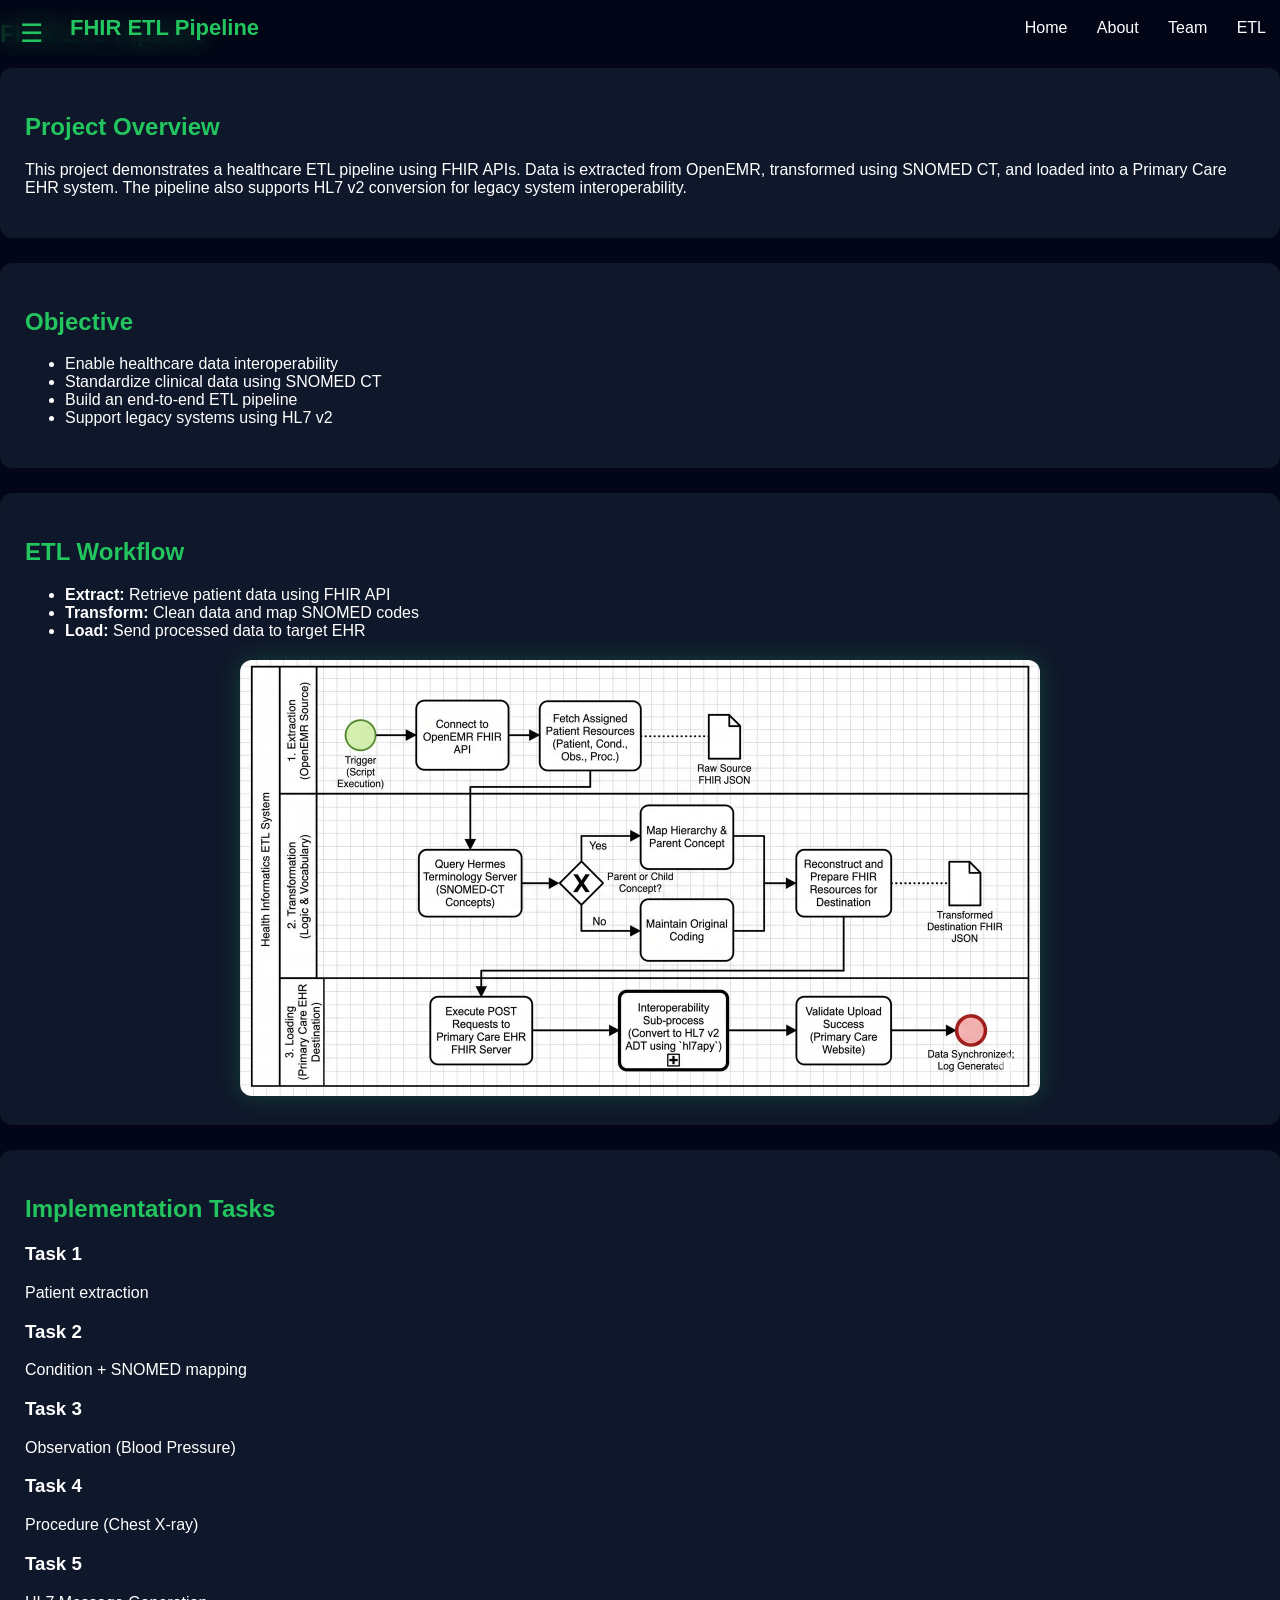
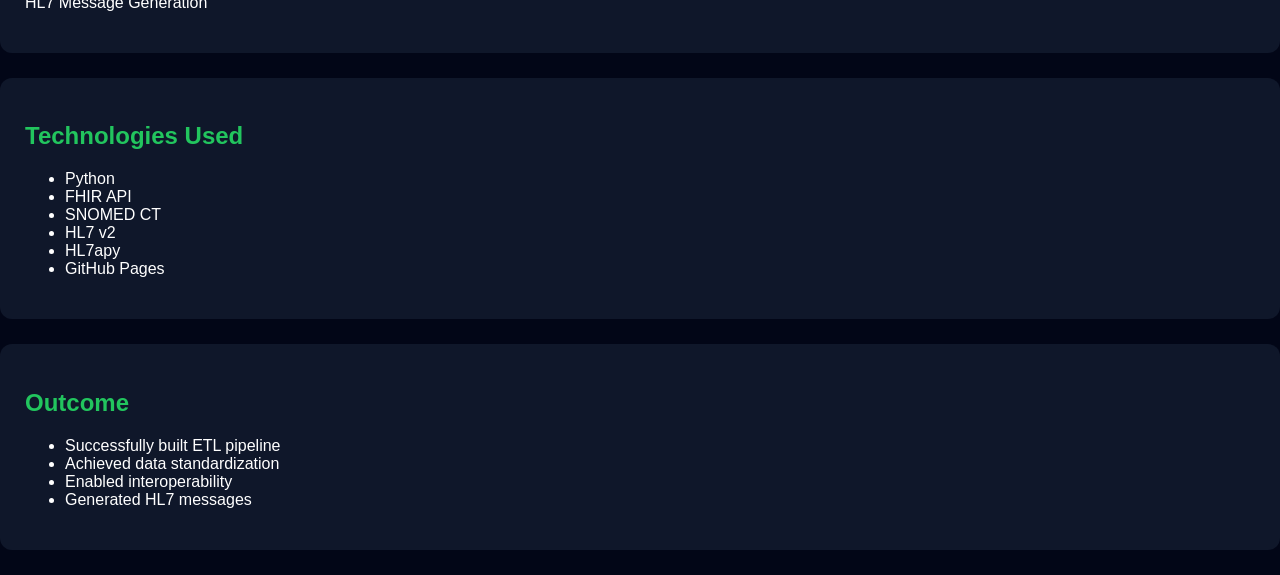
==== website/about.html @ 6d0872a5 "initial commit" ====
<!DOCTYPE html>
<html>
<head>
<meta charset="UTF-8">
<title>About - FHIR ETL Pipeline</title>

<style>
body {
    margin: 0;
    font-family: Arial, sans-serif;
    background: #020617;
    color: white;
}

/* ===== MENU BUTTON ===== */
#menuToggle {
    position: fixed;
    top: 18px;
    left: 20px;
    font-size: 26px;
    cursor: pointer;
    color: #22c55e;
    z-index: 1100;
}

/* ===== HEADER ===== */
.header {
    position: fixed;
    top: 0;
    width: 100%;
    display: flex;
    justify-content: space-between;
    align-items: center;
    padding: 15px 40px;
    padding-left: 70px; /* space for ☰ */
    z-index: 999;

    background: rgba(2,6,23,0.6);
    backdrop-filter: blur(12px);
}

.logo {
    color: #22c55e;
    font-size: 22px;
    font-weight: bold;
}

.nav-links a {
    color: white;
    margin-left: 25px;
    text-decoration: none;
}

.nav-links a:hover {
    color: #22c55e;
}

/* ===== SIDEBAR ===== */
.sidebar {
    position: fixed;
    top: 0;
    left: -100%;
    width: 260px;
    height: 100%;
    background: linear-gradient(180deg, #022c22, #020617);
    padding: 90px 20px;
    transition: 0.3s;
    z-index: 1000;
}

.sidebar.active {
    left: 0;
}

.sidebar h2 {
    color: #22c55e;
}

.sidebar a {
    display: block;
    padding: 12px;
    margin-bottom: 10px;
    border-radius: 25px;
    border: 1px solid #22c55e;
    color: white;
    text-decoration: none;
}

.sidebar a:hover {
    background: #22c55e;
    color: black;
}

/* ===== OVERLAY ===== */
.overlay {
    position: fixed;
    width: 100%;
    height: 100%;
    background: rgba(0,0,0,0.5);
    display: none;
    z-index: 900;
}

.overlay.active {
    display: block;
}

/* ===== MAIN ===== */
.main {
    padding: 120px 60px;
}

/* ===== CARDS ===== */
.card {
    background: #0f172a;
    padding: 25px;
    border-radius: 12px;
    margin-bottom: 25px;
}

h2 {
    color: #22c55e;
}
</style>
</head>

<body>

<!-- MENU BUTTON -->
<div id="menuToggle" onclick="openMenu()">☰</div>

<!-- SIDEBAR -->
<div class="sidebar" id="sidebar">
    <h2>FHIR ETL PIPELINE</h2>

    <a href="index.html" onclick="closeMenu()">Home</a>
    <a href="etl.html" onclick="closeMenu()">ETL</a>
    <a href="insights.html" onclick="closeMenu()">Insights</a>
    <a href="team.html" onclick="closeMenu()">Team</a>
    <a href="about.html" onclick="closeMenu()">About</a>
</div>

<!-- OVERLAY -->
<div class="overlay" id="overlay" onclick="closeMenu()"></div>

<!-- HEADER -->
<div class="header">
    <div class="logo">FHIR ETL Pipeline</div>

    <div class="nav-links">
        <a href="index.html">Home</a>
        <a href="about.html">About</a>
        <a href="team.html">Team</a>
        <a href="etl.html">ETL</a>
        <a href="insights.html">Insights</a>
    </div>
</div>


<!-- SCRIPT -->
<script>
function openMenu() {
    document.getElementById("sidebar").classList.add("active");
    document.getElementById("overlay").classList.add("active");
}

function closeMenu() {
    document.getElementById("sidebar").classList.remove("active");
    document.getElementById("overlay").classList.remove("active");
}

/* ✅ AUTO CLOSE ON SCROLL */
window.addEventListener("scroll", function () {
    closeMenu();
});
</script>

</body>
</html>
<body>

<header>
<h2>FHIR ETL Pipeline</h2>

<nav>

<!-- OVERVIEW -->
<div class="card">
<h2> Project Overview</h2>
<p>
This project demonstrates a healthcare ETL pipeline using FHIR APIs.
Data is extracted from OpenEMR, transformed using SNOMED CT, and loaded into a Primary Care EHR system.
The pipeline also supports HL7 v2 conversion for legacy system interoperability.
</p>
</div>

<!-- OBJECTIVE -->
<div class="card">
<h2> Objective</h2>
<ul>
<li>Enable healthcare data interoperability</li>
<li>Standardize clinical data using SNOMED CT</li>
<li>Build an end-to-end ETL pipeline</li>
<li>Support legacy systems using HL7 v2</li>
</ul>
</div>

<!-- ETL FLOW -->
<div class="card">
<h2> ETL Workflow</h2>

<ul>
<li><b>Extract:</b> Retrieve patient data using FHIR API</li>
<li><b>Transform:</b> Clean data and map SNOMED codes</li>
<li><b>Load:</b> Send processed data to target EHR</li>
</ul>

<!--IMAGE -->
<div style="text-align:center; margin-top:20px;">
<img src="images/pipeline.png" style="
    width:100%;
    max-width:800px;
    border-radius:12px;
    box-shadow:0 0 25px rgba(34,197,94,0.25);
">
</div>

</div>

<!-- TASKS -->
<div class="card">
<h2> Implementation Tasks</h2>

<div class="grid">

<div>
<h3>Task 1</h3>
<p>Patient extraction</p>
</div>

<div>
<h3>Task 2</h3>
<p>Condition + SNOMED mapping</p>
</div>

<div>
<h3>Task 3</h3>
<p>Observation (Blood Pressure)</p>
</div>

<div>
<h3>Task 4</h3>
<p>Procedure (Chest X-ray)</p>
</div>

<div>
<h3>Task 5</h3>
<p>HL7 Message Generation</p>
</div>

</div>

</div>

<!-- TECHNOLOGY -->
<div class="card">
<h2> Technologies Used</h2>
<ul>
<li>Python</li>
<li>FHIR API</li>
<li>SNOMED CT</li>
<li>HL7 v2</li>
<li>HL7apy</li>
<li>GitHub Pages</li>
</ul>
</div>

<!-- OUTCOME -->
<div class="card">
<h2> Outcome</h2>
<ul>
<li>Successfully built ETL pipeline</li>
<li>Achieved data standardization</li>
<li>Enabled interoperability</li>
<li>Generated HL7 messages</li>
</ul>
</div>

</div>

</body>
</html>
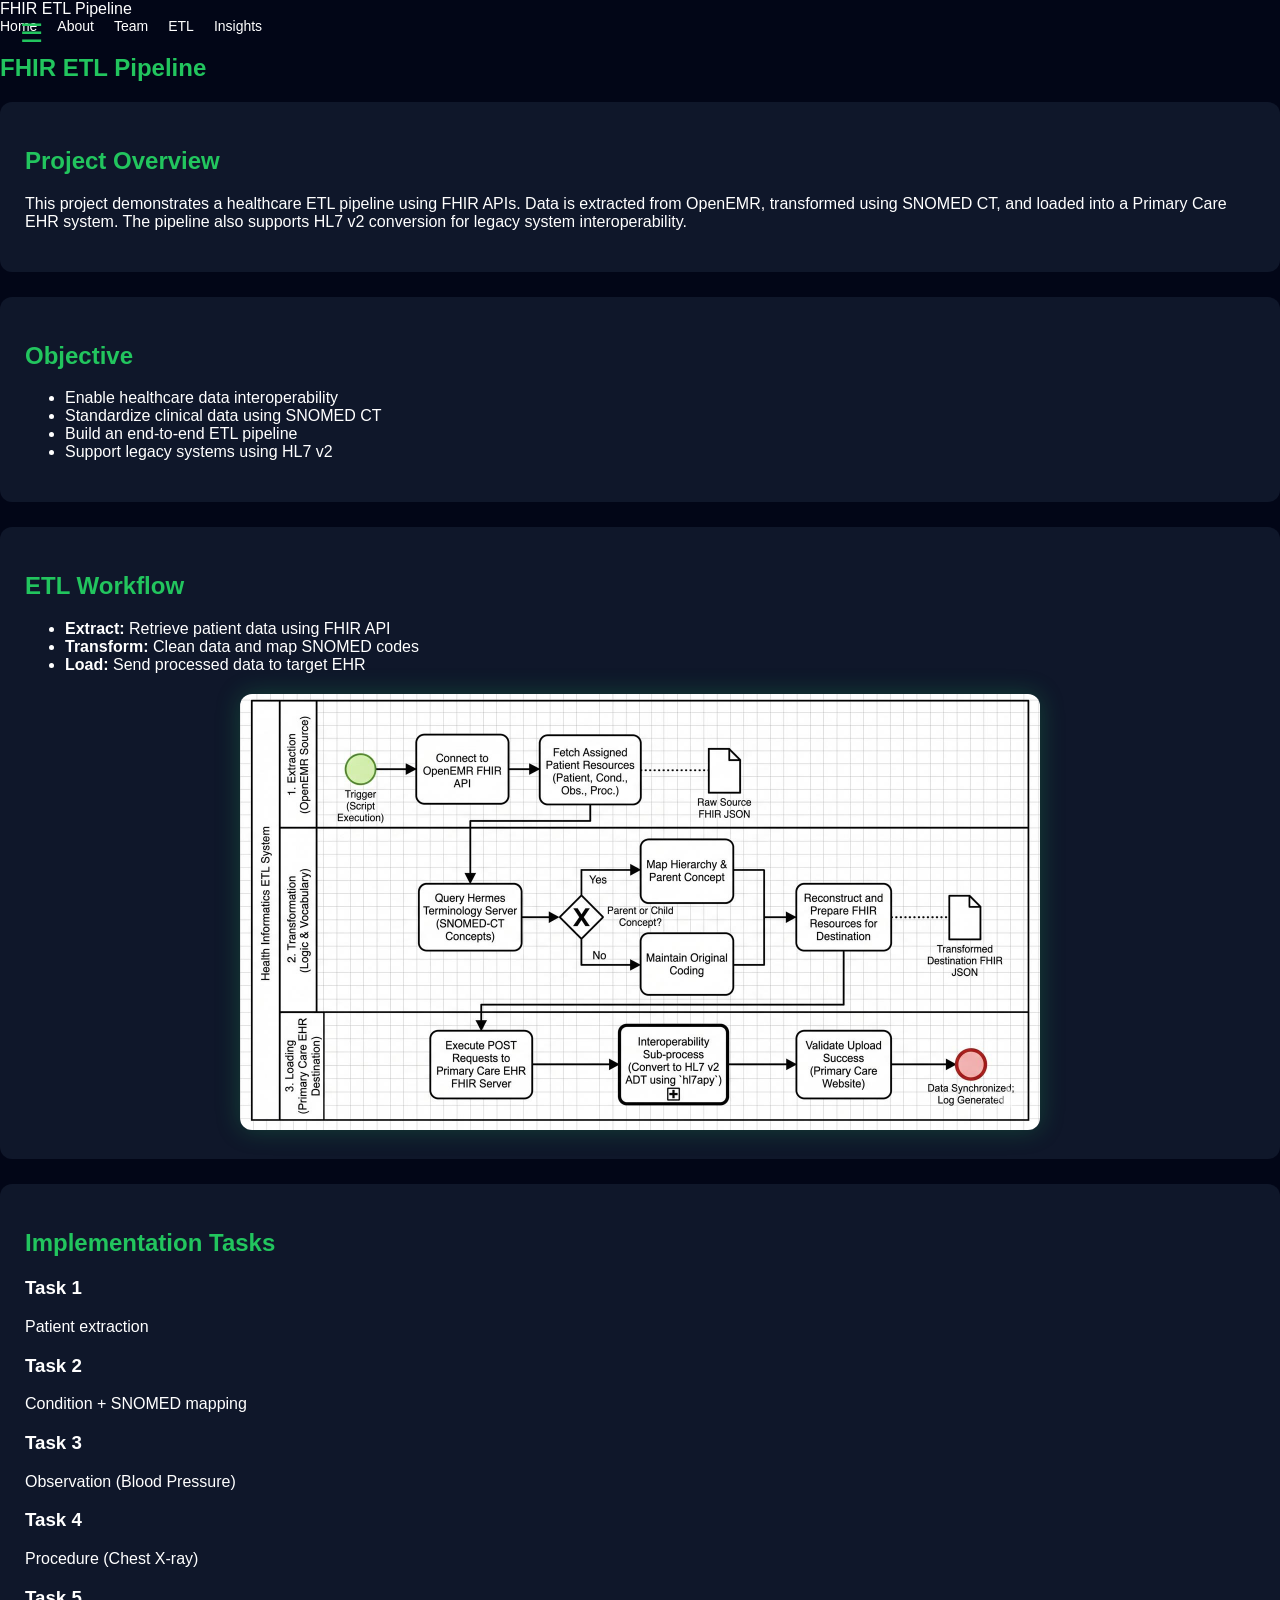
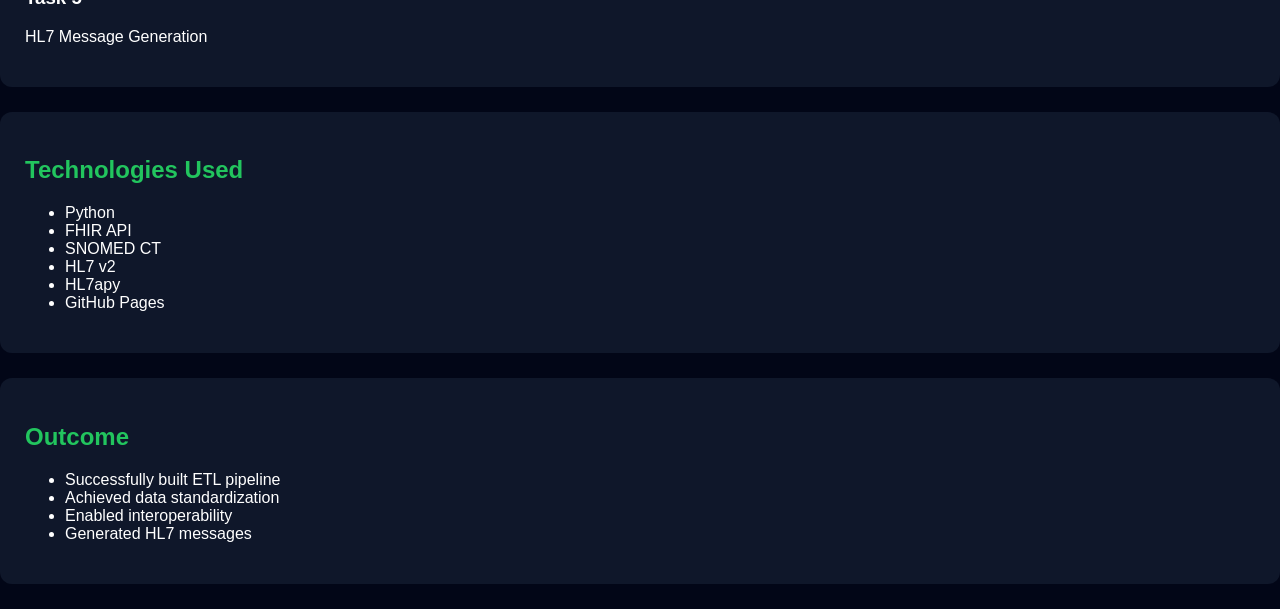
==== commit 2d608fc0: "initial commit" ====
--- a/website/about.html
+++ b/website/about.html
@@ -24,37 +24,42 @@
 }
 
 /* ===== HEADER ===== */
-.header {
+..header {
     position: fixed;
     top: 0;
     width: 100%;
     display: flex;
     justify-content: space-between;
     align-items: center;
-    padding: 15px 40px;
-    padding-left: 70px; /* space for ☰ */
+
+    padding: 15px 25px;   /* 🔥 reduced padding */
+    padding-left: 70px;   /* keep space for ☰ */
+
     z-index: 999;
 
     background: rgba(2,6,23,0.6);
     backdrop-filter: blur(12px);
-}
-
-.logo {
-    color: #22c55e;
-    font-size: 22px;
-    font-weight: bold;
+
+    box-sizing: border-box; /* ✅ important fix */
+}
+
+/* NAV LINKS FIX */
+.nav-links {
+    display: flex;
+    align-items: center;
+    gap: 20px;  /* better spacing */
+    white-space: nowrap; /* prevent wrapping */
 }
 
 .nav-links a {
     color: white;
-    margin-left: 25px;
     text-decoration: none;
+    font-size: 14px;
 }
 
 .nav-links a:hover {
     color: #22c55e;
 }
-
 /* ===== SIDEBAR ===== */
 .sidebar {
     position: fixed;
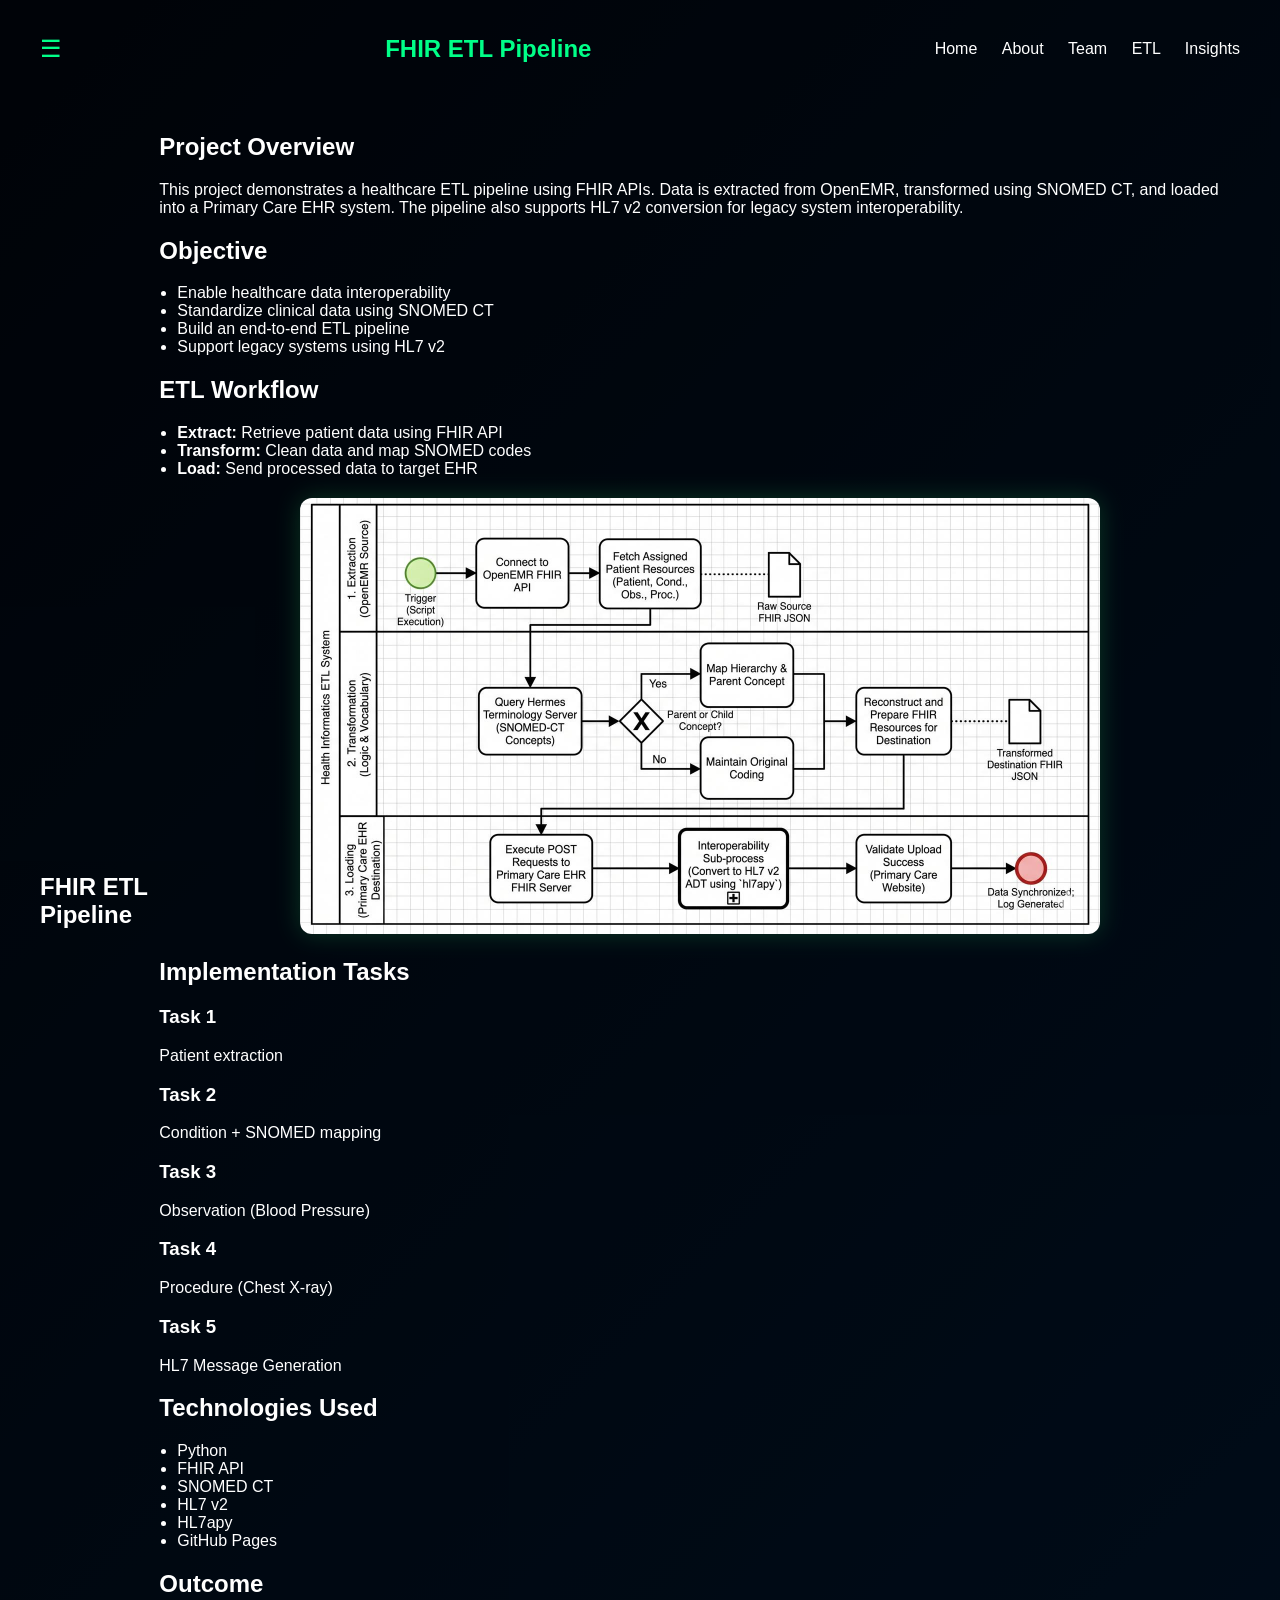
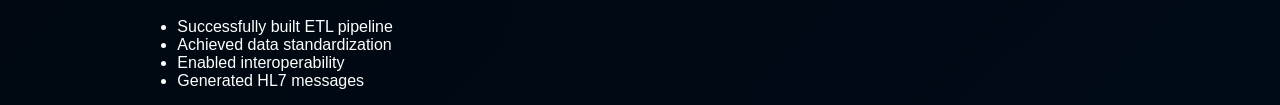
==== commit 87412cd9: "initial commit" ====
--- a/website/about.html
+++ b/website/about.html
@@ -1,187 +1,218 @@
 <!DOCTYPE html>
-<html>
+<html lang="en">
 <head>
 <meta charset="UTF-8">
-<title>About - FHIR ETL Pipeline</title>
+<title>FHIR ETL Pipeline - Team</title>
 
 <style>
+
+/* GLOBAL */
 body {
     margin: 0;
     font-family: Arial, sans-serif;
-    background: #020617;
+    background: linear-gradient(135deg, #000814, #001d3d);
     color: white;
 }
 
-/* ===== MENU BUTTON ===== */
-#menuToggle {
-    position: fixed;
-    top: 18px;
-    left: 20px;
-    font-size: 26px;
-    cursor: pointer;
-    color: #22c55e;
-    z-index: 1100;
-}
-
-/* ===== HEADER ===== */
-..header {
-    position: fixed;
-    top: 0;
-    width: 100%;
+/* HEADER  */
+header {
     display: flex;
     justify-content: space-between;
     align-items: center;
-
-    padding: 15px 25px;   /* 🔥 reduced padding */
-    padding-left: 70px;   /* keep space for ☰ */
-
-    z-index: 999;
-
-    background: rgba(2,6,23,0.6);
+    padding: 15px 40px;
+    background: rgba(0,0,0,0.6);
+    position: sticky;
+    top: 0;
+    z-index: 1000;
+}
+
+.logo {
+    color: #00ff88;
+}
+
+nav a {
+    color: white;
+    margin-left: 20px;
+    text-decoration: none;
+}
+
+nav a:hover {
+    color: #00ff88;
+}
+
+/* ===== MENU BUTTON ===== */
+.menu-btn {
+    font-size: 24px;
+    cursor: pointer;
+    color: #00ff88;
+}
+
+/* DROPDOWN */
+.dropdown {
+    position: fixed;
+    top: 70px;
+    left: 0;
+    width: 100%;
+    background: rgba(0,0,0,0.85);
+    backdrop-filter: blur(14px);
+    padding: 30px 50px;
+    display: grid;
+    grid-template-columns: repeat(auto-fit, minmax(220px, 1fr));
+    gap: 25px;
+    opacity: 0;
+    transform: translateY(-20px);
+    pointer-events: none;
+    transition: 0.3s ease;
+    z-index: 9999;
+}
+
+.dropdown.active {
+    opacity: 1;
+    transform: translateY(0);
+    pointer-events: auto;
+}
+
+/* MENU BOX */
+.menu-box {
+    background: rgba(255,255,255,0.05);
     backdrop-filter: blur(12px);
-
-    box-sizing: border-box; /* ✅ important fix */
-}
-
-/* NAV LINKS FIX */
-.nav-links {
-    display: flex;
-    align-items: center;
-    gap: 20px;  /* better spacing */
-    white-space: nowrap; /* prevent wrapping */
-}
-
-.nav-links a {
+    padding: 18px;
+    border-radius: 12px;
+    border: 1px solid rgba(255,255,255,0.1);
+    box-shadow:
+        0 0 20px rgba(0,255,136,0.15),
+        inset 0 0 10px rgba(255,255,255,0.05);
+}
+
+.menu-box h3 {
+    color: #00ff88;
+}
+
+.menu-box a {
+    display: block;
     color: white;
+    padding: 6px 0;
     text-decoration: none;
-    font-size: 14px;
-}
-
-.nav-links a:hover {
-    color: #22c55e;
-}
-/* ===== SIDEBAR ===== */
-.sidebar {
-    position: fixed;
-    top: 0;
-    left: -100%;
-    width: 260px;
-    height: 100%;
-    background: linear-gradient(180deg, #022c22, #020617);
-    padding: 90px 20px;
-    transition: 0.3s;
-    z-index: 1000;
-}
-
-.sidebar.active {
-    left: 0;
-}
-
-.sidebar h2 {
-    color: #22c55e;
-}
-
-.sidebar a {
-    display: block;
-    padding: 12px;
-    margin-bottom: 10px;
-    border-radius: 25px;
-    border: 1px solid #22c55e;
-    color: white;
-    text-decoration: none;
-}
-
-.sidebar a:hover {
-    background: #22c55e;
-    color: black;
-}
-
-/* ===== OVERLAY ===== */
-.overlay {
-    position: fixed;
+}
+
+.menu-box a:hover {
+    color: #00ff88;
+}
+
+/*CONTENT*/
+.features {
+    padding: 40px;
+}
+
+.features h2 {
+    text-align: center;
+    color: #00ff88;
+}
+
+/* TABLE  */
+.team-table {
     width: 100%;
-    height: 100%;
-    background: rgba(0,0,0,0.5);
-    display: none;
-    z-index: 900;
-}
-
-.overlay.active {
-    display: block;
-}
-
-/* ===== MAIN ===== */
-.main {
-    padding: 120px 60px;
-}
-
-/* ===== CARDS ===== */
-.card {
-    background: #0f172a;
-    padding: 25px;
+    border-collapse: collapse;
+    margin-top: 30px;
     border-radius: 12px;
-    margin-bottom: 25px;
-}
-
-h2 {
-    color: #22c55e;
-}
+    overflow: hidden;
+}
+
+/* HEADER */
+.team-table th {
+    padding: 15px;
+    background: rgba(0,255,136,0.15);
+    text-align: left;
+}
+
+/* ROWS */
+.team-table td {
+    padding: 18px;
+}
+
+/* BASE ROW */
+.team-table tr {
+    background: rgba(255,255,255,0.05);
+    transition: 0.3s ease;
+}
+
+/* HOVER EFFECT*/
+.team-table tr:hover {
+    background: rgba(0,255,136,0.12);
+    transform: scale(1.01);
+    box-shadow: 0 0 20px rgba(0,255,136,0.25);
+}
+
+/* SELECTED ROW */
+.team-table tr.selected {
+    background: rgba(0,255,136,0.2);
+    box-shadow: 0 0 25px rgba(0,255,136,0.6);
+}
+
+/* ALT ROW */
+.team-table tr:nth-child(even) {
+    background: rgba(255,255,255,0.03);
+}
+
+/* LIST */
+ul {
+    margin: 0;
+    padding-left: 18px;
+}
+
 </style>
 </head>
 
 <body>
 
-<!-- MENU BUTTON -->
-<div id="menuToggle" onclick="openMenu()">☰</div>
-
-<!-- SIDEBAR -->
-<div class="sidebar" id="sidebar">
-    <h2>FHIR ETL PIPELINE</h2>
-
-    <a href="index.html" onclick="closeMenu()">Home</a>
-    <a href="etl.html" onclick="closeMenu()">ETL</a>
-    <a href="insights.html" onclick="closeMenu()">Insights</a>
-    <a href="team.html" onclick="closeMenu()">Team</a>
-    <a href="about.html" onclick="closeMenu()">About</a>
-</div>
-
-<!-- OVERLAY -->
-<div class="overlay" id="overlay" onclick="closeMenu()"></div>
-
 <!-- HEADER -->
-<div class="header">
-    <div class="logo">FHIR ETL Pipeline</div>
-
-    <div class="nav-links">
+<header>
+    <div class="menu-btn" onclick="toggleMenu()">☰</div>
+    <h2 class="logo">FHIR ETL Pipeline</h2>
+
+    <nav>
         <a href="index.html">Home</a>
         <a href="about.html">About</a>
         <a href="team.html">Team</a>
         <a href="etl.html">ETL</a>
         <a href="insights.html">Insights</a>
-    </div>
-</div>
-
-
-<!-- SCRIPT -->
-<script>
-function openMenu() {
-    document.getElementById("sidebar").classList.add("active");
-    document.getElementById("overlay").classList.add("active");
-}
-
-function closeMenu() {
-    document.getElementById("sidebar").classList.remove("active");
-    document.getElementById("overlay").classList.remove("active");
-}
-
-/* ✅ AUTO CLOSE ON SCROLL */
-window.addEventListener("scroll", function () {
-    closeMenu();
-});
-</script>
-
-</body>
-</html>
+    </nav>
+</header>
+
+<!-- DROPDOWN -->
+<div id="dropdown" class="dropdown">
+
+    <div class="menu-box">
+        <h3> Home</h3>
+        <a href="index.html">Project Overview</a>
+    </div>
+
+    <div class="menu-box">
+        <h3> ETL Pipeline</h3>
+        <a href="etl.html">Extraction</a>
+        <a href="etl.html">Transformation</a>
+        <a href="etl.html">Loading</a>
+        <a href="etl.html">Five Tasks</a>
+    </div>
+
+    <div class="menu-box">
+        <h3> Insights</h3>
+        <a href="insights.html">Key Insights</a>
+        <a href="insights.html">Challenges</a>
+        <a href="insights.html">Lessons Learned</a>
+    </div>
+
+    <div class="menu-box">
+        <h3> Team</h3>
+        <a href="team.html">Team Contribution</a>
+    </div>
+
+    <div class="menu-box">
+        <h3> About</h3>
+        <a href="about.html">Presentation Content</a>
+    </div>
+
+</div>
 <body>
 
 <header>
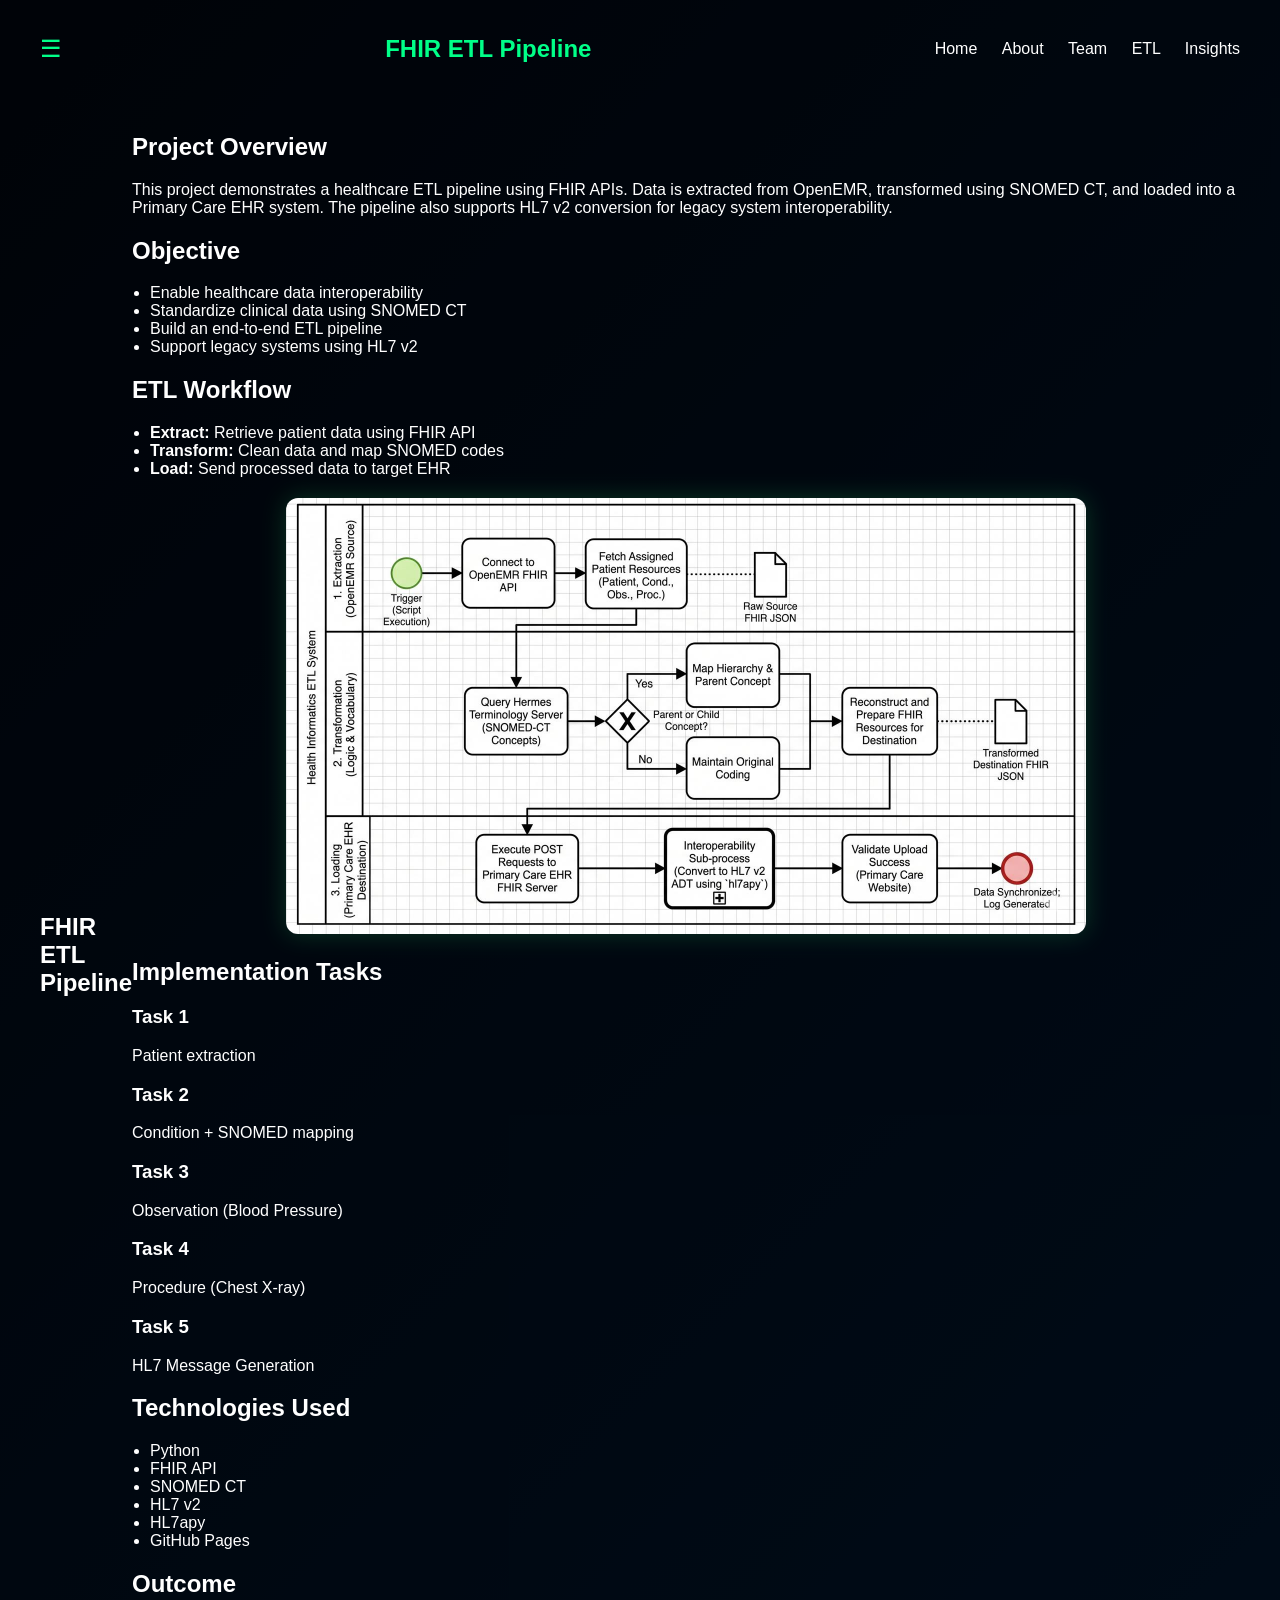
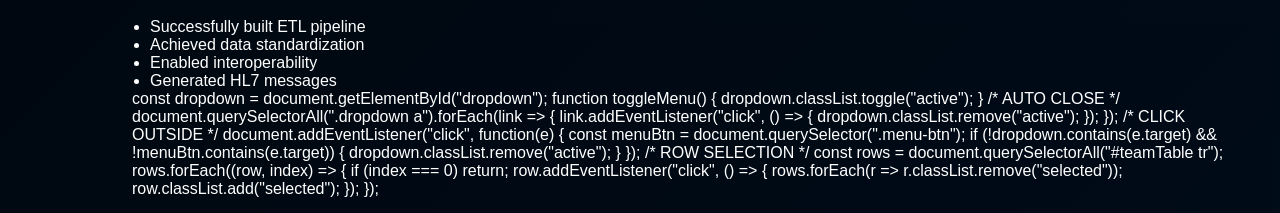
==== commit c6d2e251: "initial commit" ====
--- a/website/about.html
+++ b/website/about.html
@@ -323,6 +323,40 @@
 </div>
 
 </div>
+    const dropdown = document.getElementById("dropdown");
+
+function toggleMenu() {
+    dropdown.classList.toggle("active");
+}
+
+/* AUTO CLOSE */
+document.querySelectorAll(".dropdown a").forEach(link => {
+    link.addEventListener("click", () => {
+        dropdown.classList.remove("active");
+    });
+});
+
+/* CLICK OUTSIDE */
+document.addEventListener("click", function(e) {
+    const menuBtn = document.querySelector(".menu-btn");
+
+    if (!dropdown.contains(e.target) && !menuBtn.contains(e.target)) {
+        dropdown.classList.remove("active");
+    }
+});
+
+/* ROW SELECTION  */
+const rows = document.querySelectorAll("#teamTable tr");
+
+rows.forEach((row, index) => {
+    if (index === 0) return;
+
+    row.addEventListener("click", () => {
+        rows.forEach(r => r.classList.remove("selected"));
+        row.classList.add("selected");
+    });
+});
+
 
 </body>
 </html>
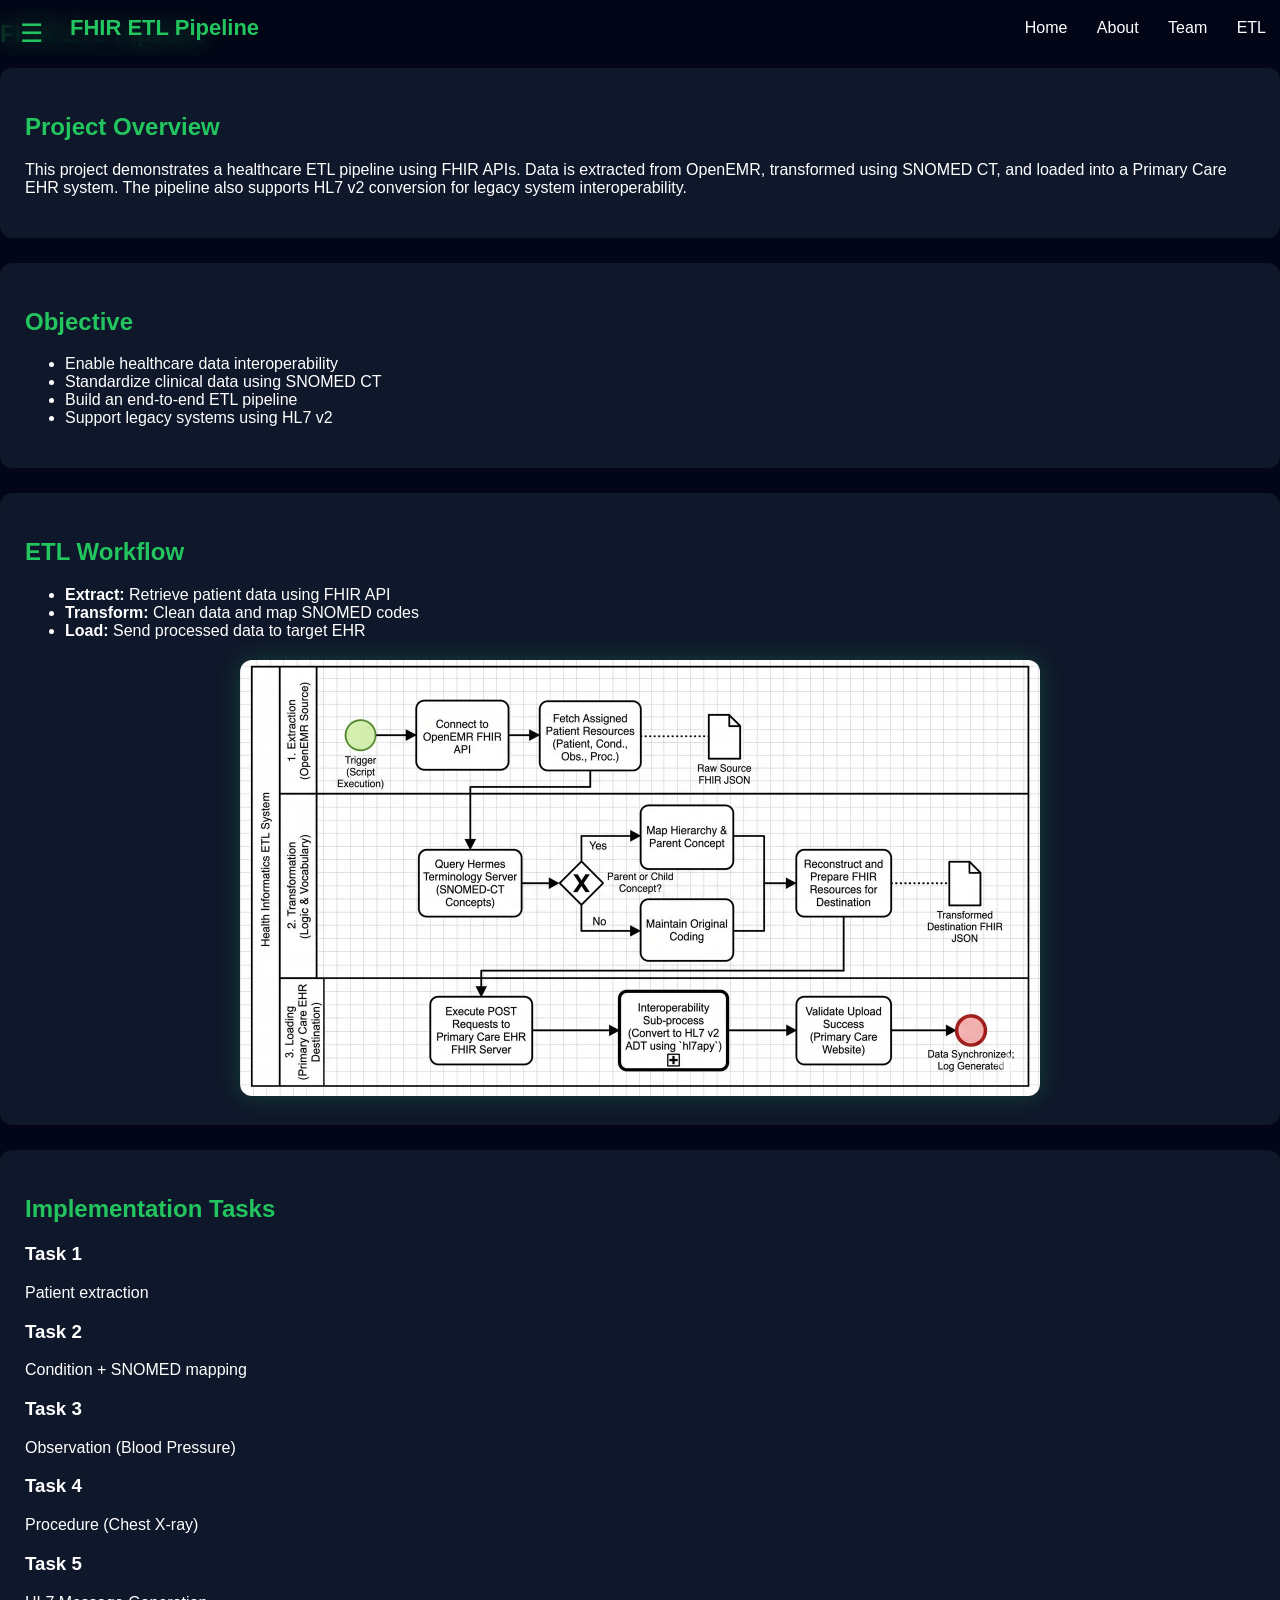
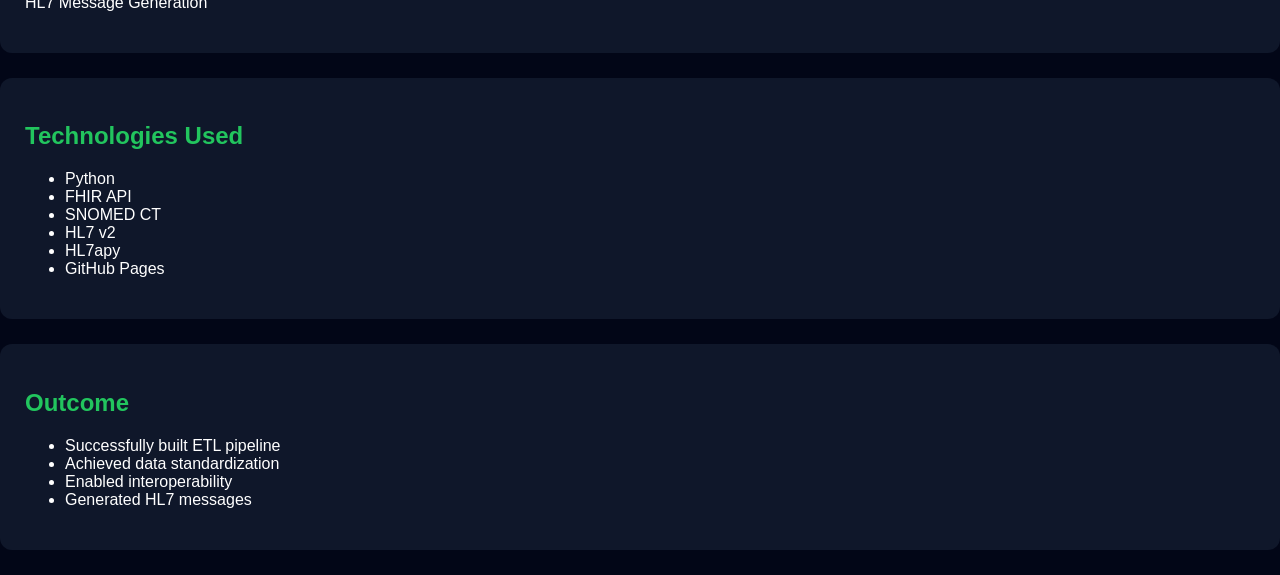
==== commit e725ef97: "initial commit" ====
--- a/website/about.html
+++ b/website/about.html
@@ -1,218 +1,184 @@
 <!DOCTYPE html>
-<html lang="en">
+<html>
 <head>
 <meta charset="UTF-8">
-<title>FHIR ETL Pipeline - Team</title>
+<title>About - FHIR ETL Pipeline</title>
 
 <style>
-
-/* GLOBAL */
 body {
     margin: 0;
     font-family: Arial, sans-serif;
-    background: linear-gradient(135deg, #000814, #001d3d);
+    background: #020617;
     color: white;
 }
 
-/* HEADER  */
-header {
+/* ===== MENU BUTTON ===== */
+#menuToggle {
+    position: fixed;
+    top: 18px;
+    left: 20px;
+    font-size: 26px;
+    cursor: pointer;
+    color: #22c55e;
+    z-index: 1100;
+}
+
+/* ===== HEADER ===== */
+.header {
+    position: fixed;
+    top: 0;
+    width: 100%;
     display: flex;
     justify-content: space-between;
     align-items: center;
     padding: 15px 40px;
-    background: rgba(0,0,0,0.6);
-    position: sticky;
+    padding-left: 70px; /* space for ☰ */
+    z-index: 999;
+
+    background: rgba(2,6,23,0.6);
+    backdrop-filter: blur(12px);
+}
+
+.logo {
+    color: #22c55e;
+    font-size: 22px;
+    font-weight: bold;
+}
+
+.nav-links a {
+    color: white;
+    margin-left: 25px;
+    text-decoration: none;
+}
+
+.nav-links a:hover {
+    color: #22c55e;
+}
+
+/* ===== SIDEBAR ===== */
+.sidebar {
+    position: fixed;
     top: 0;
+    left: -100%;
+    width: 260px;
+    height: 100%;
+    background: linear-gradient(180deg, #022c22, #020617);
+    padding: 90px 20px;
+    transition: 0.3s;
     z-index: 1000;
 }
 
-.logo {
-    color: #00ff88;
-}
-
-nav a {
+.sidebar.active {
+    left: 0;
+}
+
+.sidebar h2 {
+    color: #22c55e;
+}
+
+.sidebar a {
+    display: block;
+    padding: 12px;
+    margin-bottom: 10px;
+    border-radius: 25px;
+    border: 1px solid #22c55e;
     color: white;
-    margin-left: 20px;
     text-decoration: none;
 }
 
-nav a:hover {
-    color: #00ff88;
-}
-
-/* ===== MENU BUTTON ===== */
-.menu-btn {
-    font-size: 24px;
-    cursor: pointer;
-    color: #00ff88;
-}
-
-/* DROPDOWN */
-.dropdown {
-    position: fixed;
-    top: 70px;
-    left: 0;
+.sidebar a:hover {
+    background: #22c55e;
+    color: black;
+}
+
+/* ===== OVERLAY ===== */
+.overlay {
+    position: fixed;
     width: 100%;
-    background: rgba(0,0,0,0.85);
-    backdrop-filter: blur(14px);
-    padding: 30px 50px;
-    display: grid;
-    grid-template-columns: repeat(auto-fit, minmax(220px, 1fr));
-    gap: 25px;
-    opacity: 0;
-    transform: translateY(-20px);
-    pointer-events: none;
-    transition: 0.3s ease;
-    z-index: 9999;
-}
-
-.dropdown.active {
-    opacity: 1;
-    transform: translateY(0);
-    pointer-events: auto;
-}
-
-/* MENU BOX */
-.menu-box {
-    background: rgba(255,255,255,0.05);
-    backdrop-filter: blur(12px);
-    padding: 18px;
+    height: 100%;
+    background: rgba(0,0,0,0.5);
+    display: none;
+    z-index: 900;
+}
+
+.overlay.active {
+    display: block;
+}
+
+/* ===== MAIN ===== */
+.main {
+    padding: 120px 60px;
+}
+
+/* ===== CARDS ===== */
+.card {
+    background: #0f172a;
+    padding: 25px;
     border-radius: 12px;
-    border: 1px solid rgba(255,255,255,0.1);
-    box-shadow:
-        0 0 20px rgba(0,255,136,0.15),
-        inset 0 0 10px rgba(255,255,255,0.05);
-}
-
-.menu-box h3 {
-    color: #00ff88;
-}
-
-.menu-box a {
-    display: block;
-    color: white;
-    padding: 6px 0;
-    text-decoration: none;
-}
-
-.menu-box a:hover {
-    color: #00ff88;
-}
-
-/*CONTENT*/
-.features {
-    padding: 40px;
-}
-
-.features h2 {
-    text-align: center;
-    color: #00ff88;
-}
-
-/* TABLE  */
-.team-table {
-    width: 100%;
-    border-collapse: collapse;
-    margin-top: 30px;
-    border-radius: 12px;
-    overflow: hidden;
-}
-
-/* HEADER */
-.team-table th {
-    padding: 15px;
-    background: rgba(0,255,136,0.15);
-    text-align: left;
-}
-
-/* ROWS */
-.team-table td {
-    padding: 18px;
-}
-
-/* BASE ROW */
-.team-table tr {
-    background: rgba(255,255,255,0.05);
-    transition: 0.3s ease;
-}
-
-/* HOVER EFFECT*/
-.team-table tr:hover {
-    background: rgba(0,255,136,0.12);
-    transform: scale(1.01);
-    box-shadow: 0 0 20px rgba(0,255,136,0.25);
-}
-
-/* SELECTED ROW */
-.team-table tr.selected {
-    background: rgba(0,255,136,0.2);
-    box-shadow: 0 0 25px rgba(0,255,136,0.6);
-}
-
-/* ALT ROW */
-.team-table tr:nth-child(even) {
-    background: rgba(255,255,255,0.03);
-}
-
-/* LIST */
-ul {
-    margin: 0;
-    padding-left: 18px;
-}
-
+    margin-bottom: 25px;
+}
+
+h2 {
+    color: #22c55e;
+}
 </style>
 </head>
 
 <body>
 
+<!-- MENU BUTTON -->
+<div id="menuToggle" onclick="openMenu()">☰</div>
+
+<!-- SIDEBAR -->
+<div class="sidebar" id="sidebar">
+    <h2>FHIR ETL PIPELINE</h2>
+
+    <a href="index.html" onclick="closeMenu()">Home</a>
+    <a href="etl.html" onclick="closeMenu()">ETL</a>
+    <a href="insights.html" onclick="closeMenu()">Insights</a>
+    <a href="team.html" onclick="closeMenu()">Team</a>
+    <a href="about.html" onclick="closeMenu()">About</a>
+</div>
+
+<!-- OVERLAY -->
+<div class="overlay" id="overlay" onclick="closeMenu()"></div>
+
 <!-- HEADER -->
-<header>
-    <div class="menu-btn" onclick="toggleMenu()">☰</div>
-    <h2 class="logo">FHIR ETL Pipeline</h2>
-
-    <nav>
+<div class="header">
+    <div class="logo">FHIR ETL Pipeline</div>
+
+    <div class="nav-links">
         <a href="index.html">Home</a>
         <a href="about.html">About</a>
         <a href="team.html">Team</a>
         <a href="etl.html">ETL</a>
         <a href="insights.html">Insights</a>
-    </nav>
-</header>
-
-<!-- DROPDOWN -->
-<div id="dropdown" class="dropdown">
-
-    <div class="menu-box">
-        <h3> Home</h3>
-        <a href="index.html">Project Overview</a>
     </div>
-
-    <div class="menu-box">
-        <h3> ETL Pipeline</h3>
-        <a href="etl.html">Extraction</a>
-        <a href="etl.html">Transformation</a>
-        <a href="etl.html">Loading</a>
-        <a href="etl.html">Five Tasks</a>
-    </div>
-
-    <div class="menu-box">
-        <h3> Insights</h3>
-        <a href="insights.html">Key Insights</a>
-        <a href="insights.html">Challenges</a>
-        <a href="insights.html">Lessons Learned</a>
-    </div>
-
-    <div class="menu-box">
-        <h3> Team</h3>
-        <a href="team.html">Team Contribution</a>
-    </div>
-
-    <div class="menu-box">
-        <h3> About</h3>
-        <a href="about.html">Presentation Content</a>
-    </div>
-
-</div>
+</div>
+
+
+
+
+<!-- SCRIPT -->
+<script>
+function openMenu() {
+    document.getElementById("sidebar").classList.add("active");
+    document.getElementById("overlay").classList.add("active");
+}
+
+function closeMenu() {
+    document.getElementById("sidebar").classList.remove("active");
+    document.getElementById("overlay").classList.remove("active");
+}
+
+/* ✅ AUTO CLOSE ON SCROLL */
+window.addEventListener("scroll", function () {
+    closeMenu();
+});
+</script>
+
+</body>
+</html>
 <body>
 
 <header>
@@ -323,40 +289,6 @@
 </div>
 
 </div>
-    const dropdown = document.getElementById("dropdown");
-
-function toggleMenu() {
-    dropdown.classList.toggle("active");
-}
-
-/* AUTO CLOSE */
-document.querySelectorAll(".dropdown a").forEach(link => {
-    link.addEventListener("click", () => {
-        dropdown.classList.remove("active");
-    });
-});
-
-/* CLICK OUTSIDE */
-document.addEventListener("click", function(e) {
-    const menuBtn = document.querySelector(".menu-btn");
-
-    if (!dropdown.contains(e.target) && !menuBtn.contains(e.target)) {
-        dropdown.classList.remove("active");
-    }
-});
-
-/* ROW SELECTION  */
-const rows = document.querySelectorAll("#teamTable tr");
-
-rows.forEach((row, index) => {
-    if (index === 0) return;
-
-    row.addEventListener("click", () => {
-        rows.forEach(r => r.classList.remove("selected"));
-        row.classList.add("selected");
-    });
-});
-
 
 </body>
 </html>
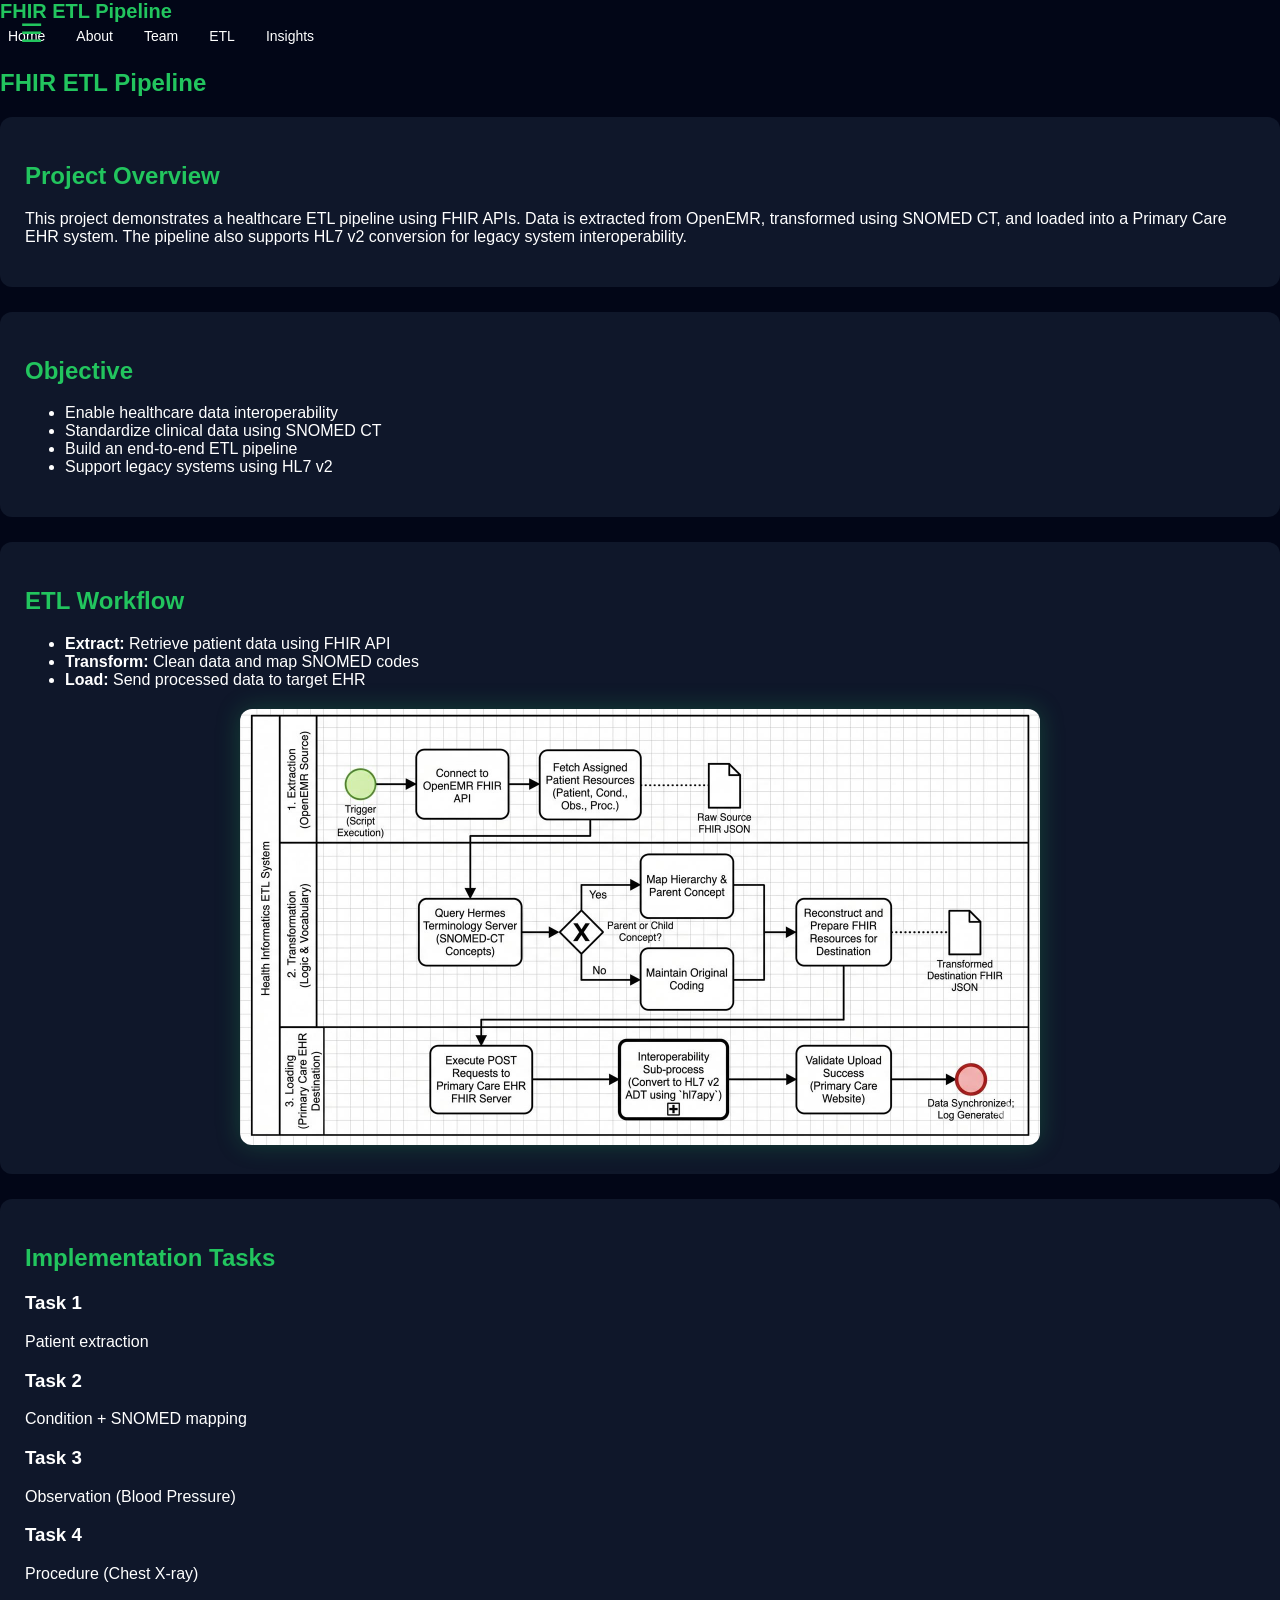
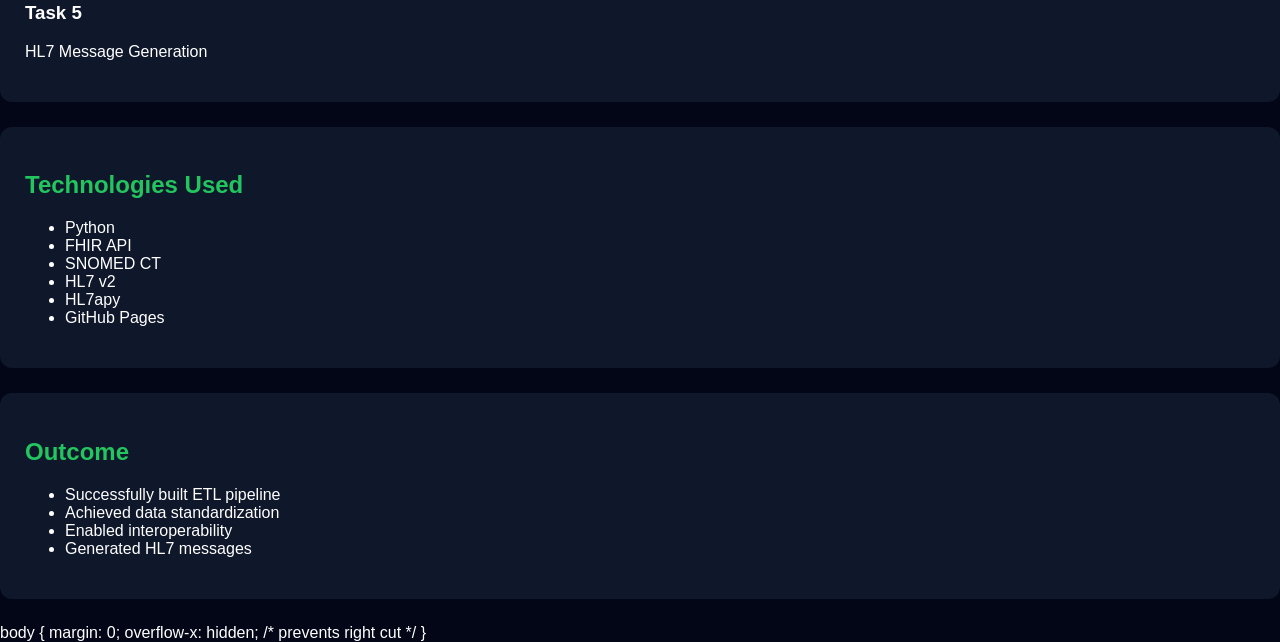
==== commit c888508a: "initial commit" ====
--- a/website/about.html
+++ b/website/about.html
@@ -24,31 +24,50 @@
 }
 
 /* ===== HEADER ===== */
-.header {
+..header {
     position: fixed;
     top: 0;
+    left: 0;
     width: 100%;
+
     display: flex;
+    align-items: center;
     justify-content: space-between;
+
+    padding: 12px 20px;
+    padding-left: 65px; /* space for ☰ */
+
+    background: rgba(2,6,23,0.75);
+    backdrop-filter: blur(12px);
+
+    z-index: 999;
+    box-sizing: border-box;
+}
+
+/* LOGO */
+.logo {
+    color: #22c55e;
+    font-size: 20px;
+    font-weight: bold;
+    white-space: nowrap;
+}
+
+/* RIGHT NAV */
+.nav-links {
+    display: flex;
     align-items: center;
-    padding: 15px 40px;
-    padding-left: 70px; /* space for ☰ */
-    z-index: 999;
-
-    background: rgba(2,6,23,0.6);
-    backdrop-filter: blur(12px);
-}
-
-.logo {
-    color: #22c55e;
-    font-size: 22px;
-    font-weight: bold;
-}
-
+    gap: 15px;
+
+    overflow: visible;   /* ✅ prevents hiding */
+}
+
+/* LINKS */
 .nav-links a {
     color: white;
-    margin-left: 25px;
     text-decoration: none;
+    font-size: 14px;
+    padding: 5px 8px;
+    transition: 0.2s;
 }
 
 .nav-links a:hover {
@@ -289,6 +308,9 @@
 </div>
 
 </div>
-
+body {
+    margin: 0;
+    overflow-x: hidden; /* prevents right cut */
+}
 </body>
 </html>
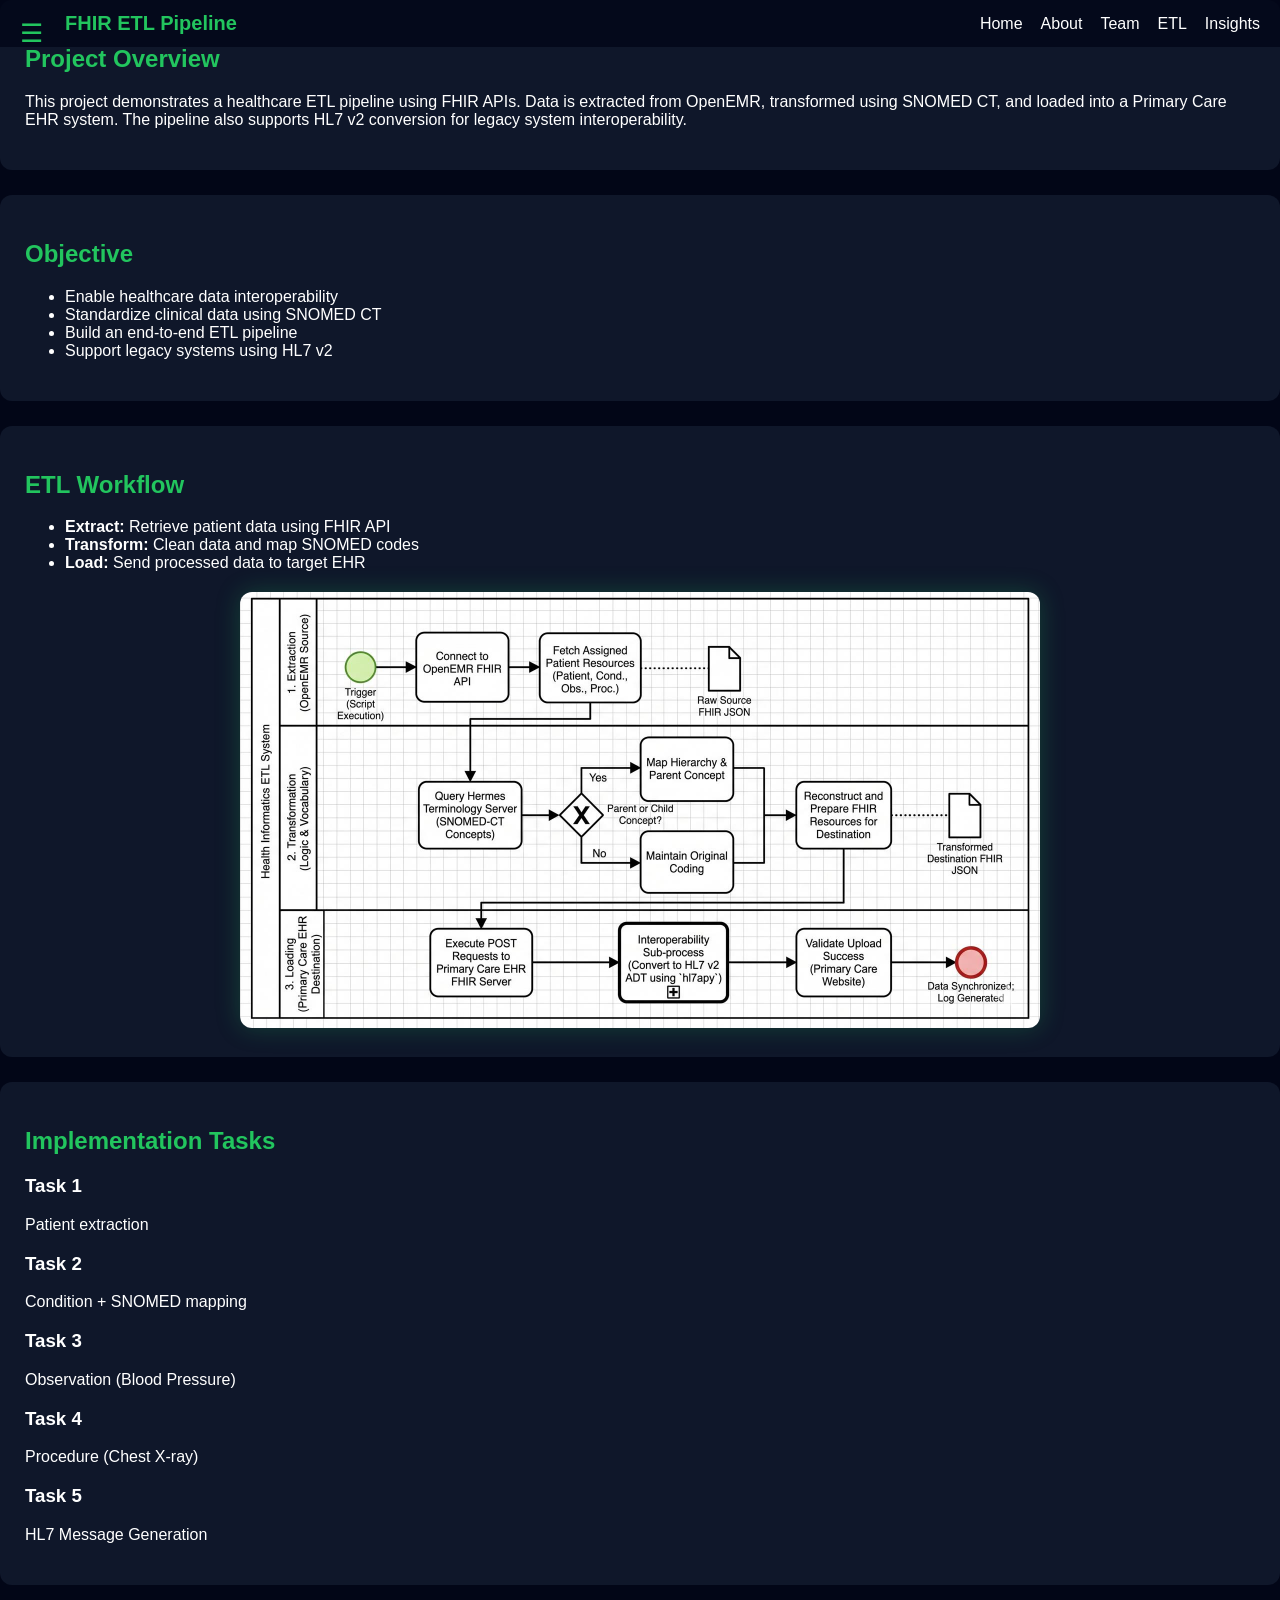
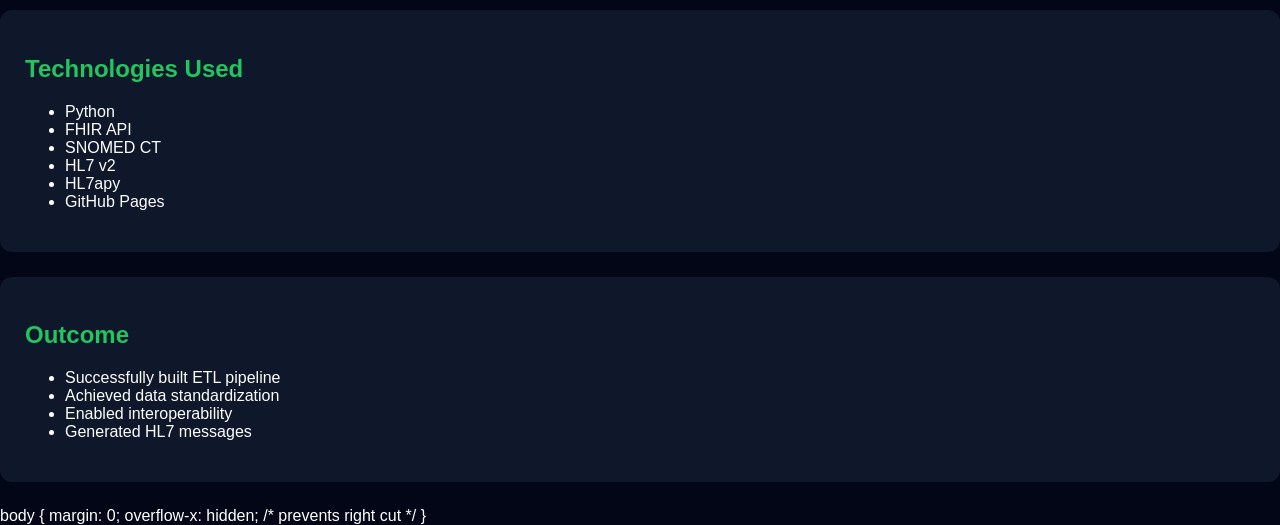
==== commit 2b3d425c: "initial commit" ====
--- a/website/about.html
+++ b/website/about.html
@@ -10,9 +10,10 @@
     font-family: Arial, sans-serif;
     background: #020617;
     color: white;
-}
-
-/* ===== MENU BUTTON ===== */
+    overflow-x: hidden;
+}
+
+/* MENU BUTTON */
 #menuToggle {
     position: fixed;
     top: 18px;
@@ -23,8 +24,8 @@
     z-index: 1100;
 }
 
-/* ===== HEADER ===== */
-..header {
+/* HEADER (✅ FIXED) */
+.header {
     position: fixed;
     top: 0;
     left: 0;
@@ -35,7 +36,7 @@
     justify-content: space-between;
 
     padding: 12px 20px;
-    padding-left: 65px; /* space for ☰ */
+    padding-left: 65px;
 
     background: rgba(2,6,23,0.75);
     backdrop-filter: blur(12px);
@@ -49,32 +50,24 @@
     color: #22c55e;
     font-size: 20px;
     font-weight: bold;
-    white-space: nowrap;
-}
-
-/* RIGHT NAV */
+}
+
+/* NAV LINKS */
 .nav-links {
     display: flex;
-    align-items: center;
-    gap: 15px;
-
-    overflow: visible;   /* ✅ prevents hiding */
-}
-
-/* LINKS */
+    gap: 18px;
+}
+
 .nav-links a {
     color: white;
     text-decoration: none;
-    font-size: 14px;
-    padding: 5px 8px;
-    transition: 0.2s;
 }
 
 .nav-links a:hover {
     color: #22c55e;
 }
 
-/* ===== SIDEBAR ===== */
+/* SIDEBAR */
 .sidebar {
     position: fixed;
     top: 0;
@@ -91,10 +84,6 @@
     left: 0;
 }
 
-.sidebar h2 {
-    color: #22c55e;
-}
-
 .sidebar a {
     display: block;
     padding: 12px;
@@ -105,12 +94,7 @@
     text-decoration: none;
 }
 
-.sidebar a:hover {
-    background: #22c55e;
-    color: black;
-}
-
-/* ===== OVERLAY ===== */
+/* OVERLAY */
 .overlay {
     position: fixed;
     width: 100%;
@@ -124,12 +108,12 @@
     display: block;
 }
 
-/* ===== MAIN ===== */
+/* MAIN */
 .main {
     padding: 120px 60px;
 }
 
-/* ===== CARDS ===== */
+/* CARDS */
 .card {
     background: #0f172a;
     padding: 25px;
@@ -145,18 +129,17 @@
 
 <body>
 
-<!-- MENU BUTTON -->
+<!-- MENU -->
 <div id="menuToggle" onclick="openMenu()">☰</div>
 
 <!-- SIDEBAR -->
 <div class="sidebar" id="sidebar">
     <h2>FHIR ETL PIPELINE</h2>
-
-    <a href="index.html" onclick="closeMenu()">Home</a>
-    <a href="etl.html" onclick="closeMenu()">ETL</a>
-    <a href="insights.html" onclick="closeMenu()">Insights</a>
-    <a href="team.html" onclick="closeMenu()">Team</a>
-    <a href="about.html" onclick="closeMenu()">About</a>
+    <a href="index.html">Home</a>
+    <a href="etl.html">ETL</a>
+    <a href="insights.html">Insights</a>
+    <a href="team.html">Team</a>
+    <a href="about.html">About</a>
 </div>
 
 <!-- OVERLAY -->
@@ -165,7 +148,6 @@
 <!-- HEADER -->
 <div class="header">
     <div class="logo">FHIR ETL Pipeline</div>
-
     <div class="nav-links">
         <a href="index.html">Home</a>
         <a href="about.html">About</a>
@@ -176,9 +158,8 @@
 </div>
 
 
-
-
-<!-- SCRIPT -->
+</div>
+
 <script>
 function openMenu() {
     document.getElementById("sidebar").classList.add("active");
@@ -190,21 +171,11 @@
     document.getElementById("overlay").classList.remove("active");
 }
 
-/* ✅ AUTO CLOSE ON SCROLL */
-window.addEventListener("scroll", function () {
-    closeMenu();
-});
+window.addEventListener("scroll", closeMenu);
 </script>
 
 </body>
 </html>
-<body>
-
-<header>
-<h2>FHIR ETL Pipeline</h2>
-
-<nav>
-
 <!-- OVERVIEW -->
 <div class="card">
 <h2> Project Overview</h2>
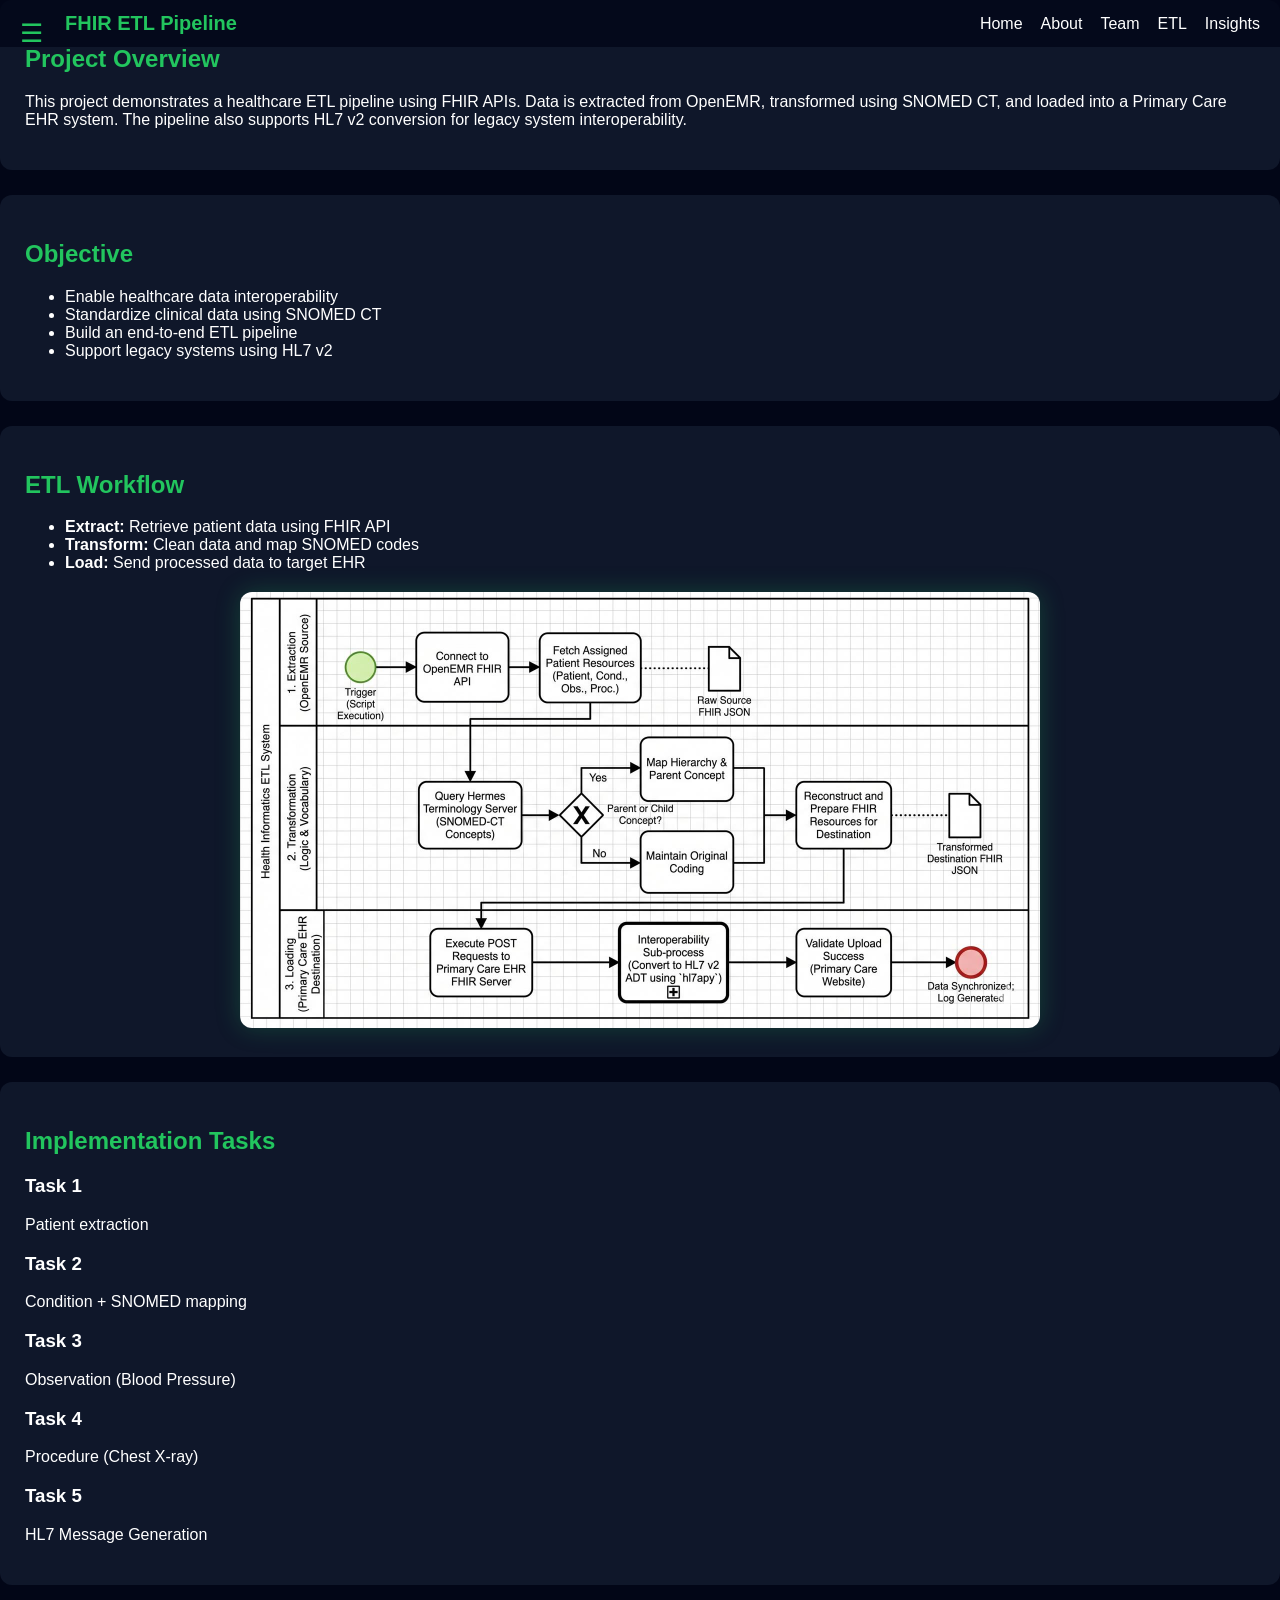
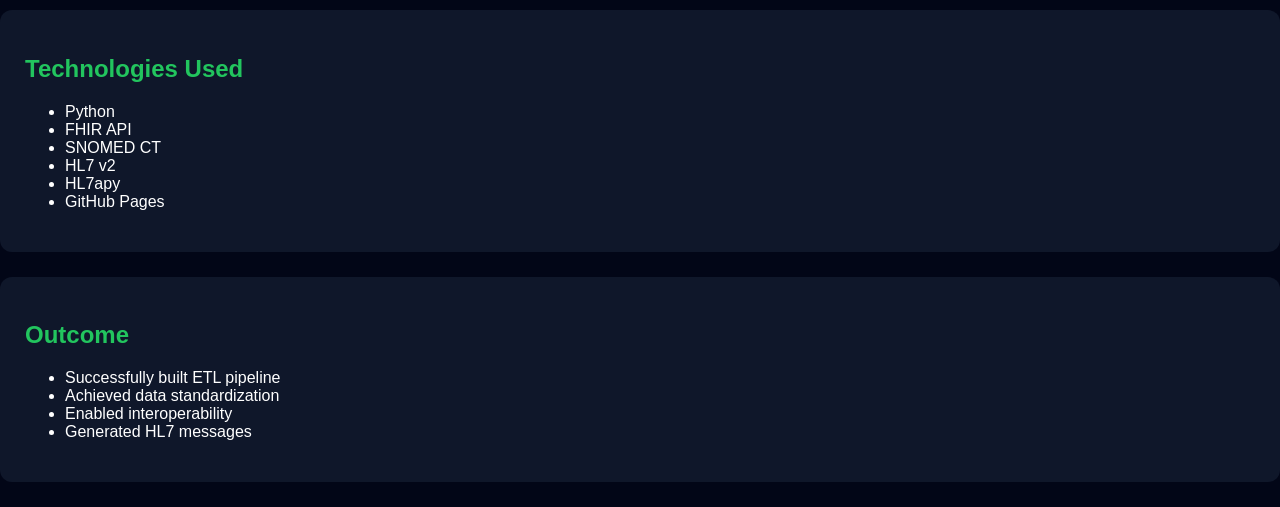
==== commit 0afc25ab: "initial commit" ====
--- a/website/about.html
+++ b/website/about.html
@@ -24,7 +24,7 @@
     z-index: 1100;
 }
 
-/* HEADER (✅ FIXED) */
+/* HEADER */
 .header {
     position: fixed;
     top: 0;
@@ -279,9 +279,6 @@
 </div>
 
 </div>
-body {
-    margin: 0;
-    overflow-x: hidden; /* prevents right cut */
-}
+
 </body>
 </html>
